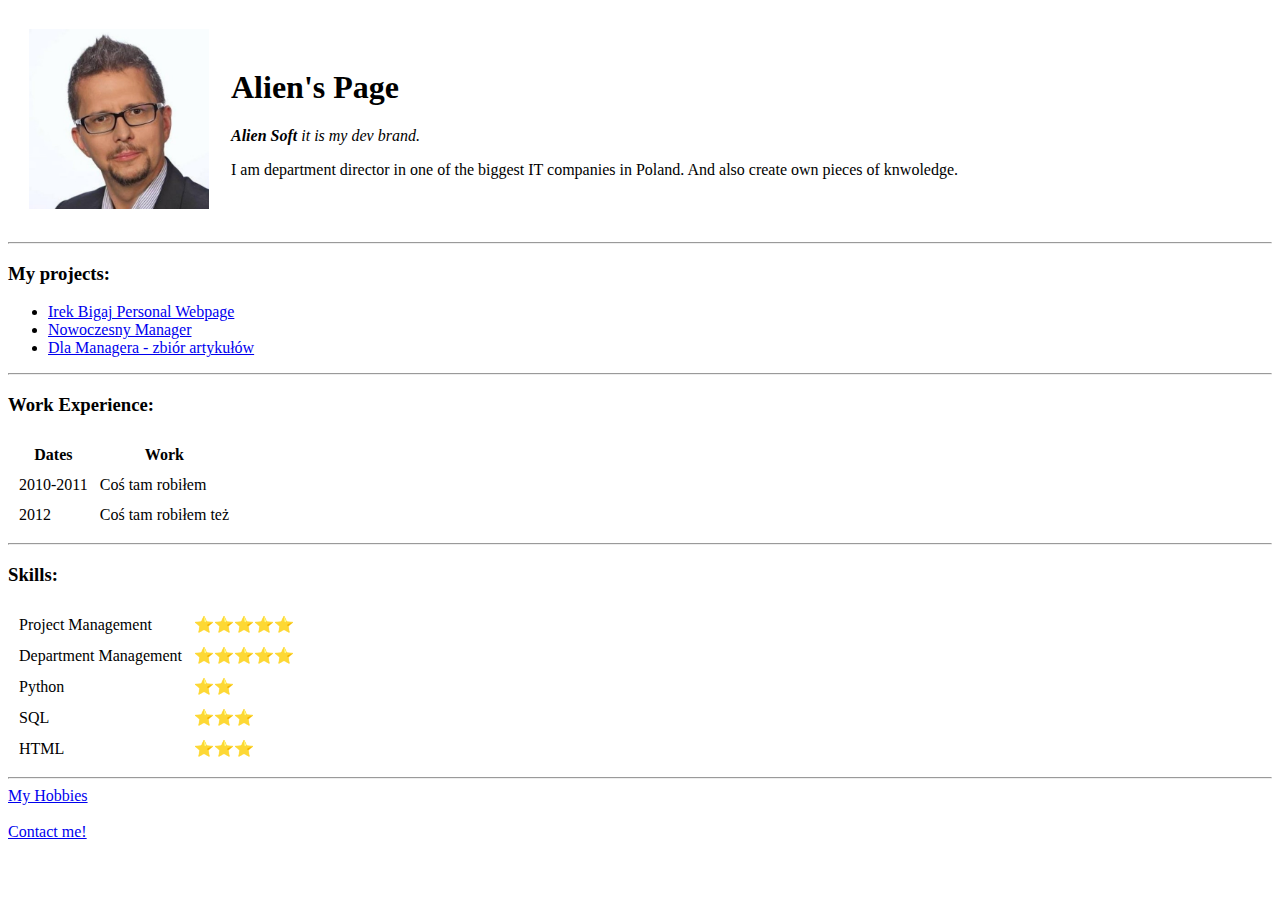
==== index.html @ 7fbeea6b "Initial CV website" ====
<!DOCTYPE html>
<html lang="en" dir="ltr">

<head>
  <meta charset="utf-8" name="author" content="Alien">
  <meta name="description" content="This is Alien Page">
  <title>👽 Alien's Page 👽</title>
</head>

<body>

  <table cellspacing="20">
    <tr>
      <td>
        <img src="irek.jpeg" alt="Irek Bigaj" width="180" height="180">
      </td>
      <td>
        <h1>Alien's Page</h1>

        <p><em><strong>Alien Soft</strong> it is my dev brand.</em></p>
        <!-- em is for emphasis - it's better then using i sing for italic -->
        <!-- strong user rather than b for bold -->
        <p>I am department director in one of the biggest IT companies in Poland.
          And also create own pieces of knwoledge.</p>
      </td>
    </tr>
  </table>



  <hr>
  <h3>My projects:</h3>
  <ul>
    <li><a href="https://irekbigaj.pl">Irek Bigaj Personal Webpage</a></li>
    <li><a href="https://nowoczesnymanager.pl">Nowoczesny Manager</a></li>
    <li><a href="https://dlamanagera.pl">Dla Managera - zbiór artykułów</a></li>
  </ul>
  <hr>
  <h3>Work Experience:</h3>
  <table cellspacing="10">
    <thead>
      <tr>
        <th>Dates</th>
        <th>Work</th>
      </tr>
    </thead>
    <tr>
      <td>2010-2011</td>
      <td>Coś tam robiłem</td>
    </tr>
    <tr>
      <td>2012</td>
      <td>Coś tam robiłem też</td>
    </tr>
  </table>

<hr>

  <h3>Skills:</h3>

  <table cellspacing="10">
    <tr>
      <td>Project Management</td>
      <td>⭐⭐⭐⭐⭐</td>
    </tr>
    <tr>
      <td>Department Management</td>
      <td>⭐⭐⭐⭐⭐</td>
    </tr>
    <tr>
      <td>Python</td>
      <td>⭐⭐</td>
    </tr>
    <tr>
      <td>SQL</td>
      <td>⭐⭐⭐</td>
    </tr>
    <tr>
      <td>HTML</td>
      <td>⭐⭐⭐</td>
    </tr>
  </table>
  </td>
  </tr>
  </table>


  <hr>
  <a href="hobbies.html">My Hobbies</a>
  <br><br>
  <a href="contact.html">Contact me!</a>


</body>

</html>
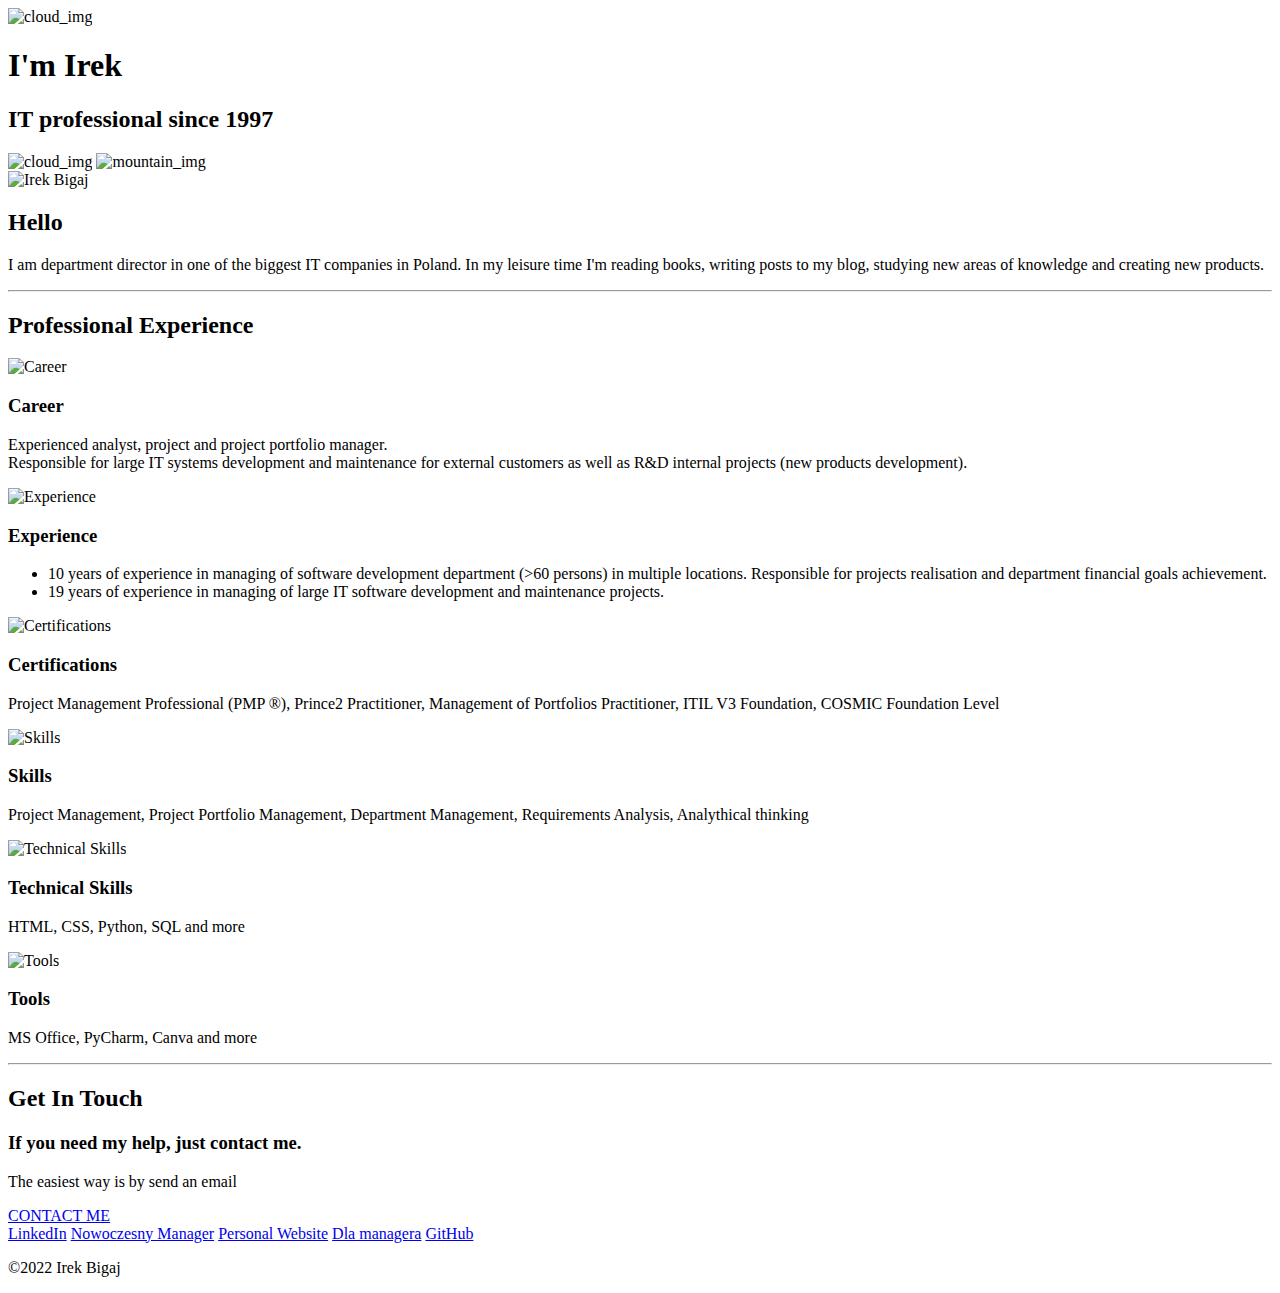
==== commit c75b25d6: "New version" ====
--- a/index.html
+++ b/index.html
@@ -2,94 +2,117 @@
 <html lang="en" dir="ltr">
 
 <head>
-  <meta charset="utf-8" name="author" content="Alien">
-  <meta name="description" content="This is Alien Page">
-  <title>👽 Alien's Page 👽</title>
+  <meta charset="utf-8">
+  <title>Irek Bigaj</title>
+  <link rel="stylesheet" href="css/styles.css">
+  <link rel="icon" href="favicon.ico">
+  <link rel="preconnect" href="https://fonts.googleapis.com">
+  <link rel="preconnect" href="https://fonts.gstatic.com" crossorigin>
+  <link href="https://fonts.googleapis.com/css2?family=Gochi+Hand&family=Merriweather+Sans&family=Montserrat&family=Sacramento&display=swap" rel="stylesheet">
 </head>
 
 <body>
+  <div class="top-container">
+    <img class="top_cloud" src="images\cloud.png" alt="cloud_img">
+    <h1>I'm Irek</h1>
+    <h2>IT professional since <span class="pro">1997</span></h2>
+    <img class="bottom_cloud" src="images\cloud.png" alt="cloud_img">
+    <img src="images\mountain.png" alt="mountain_img">
+  </div>
 
-  <table cellspacing="20">
-    <tr>
-      <td>
-        <img src="irek.jpeg" alt="Irek Bigaj" width="180" height="180">
-      </td>
-      <td>
-        <h1>Alien's Page</h1>
+  <div class="middle-container">
+    <div class="profile">
+      <img class="me" src="images/irekb.png" alt="Irek Bigaj">
+      <h2>Hello</h2>
+      <p class="who_i_am">I am department director in one of the biggest IT companies in Poland.
+        In my leisure time I'm reading books, writing posts to my blog, studying new areas of knowledge and creating new products.</p>
+    </div>
+    <hr>
+    <div class="skills">
+      <h2 class="my_skills_heading">Professional Experience</h2>
+      <div class="skill-row">
+        <img class="skill1_img" src="images/cv_career.jpg" alt="Career">
+        <h3>Career</h3>
+        <p>Experienced analyst, project and project portfolio manager.<br>
+          Responsible for large IT systems development and maintenance for external customers as well
+          as R&D internal projects (new products development).</p>
+      </div>
+      <div class="skill-row">
+        <img class="skill2_img" src="images/cv_exp.jpg" alt="Experience">
+        <h3>Experience</h3>
+        <p>
+        <ul>
+          <li>10 years of experience in managing of software development department (>60 persons) in multiple locations. Responsible for projects realisation and department financial goals achievement.
+          <li>19 years of experience in managing of large IT software development and maintenance projects.
+        </ul>
+        </p>
+      </div>
+      <div class="skill-row">
+        <img class="skill1_img" src="images/cv_certs.jpg" alt="Certifications">
 
-        <p><em><strong>Alien Soft</strong> it is my dev brand.</em></p>
-        <!-- em is for emphasis - it's better then using i sing for italic -->
-        <!-- strong user rather than b for bold -->
-        <p>I am department director in one of the biggest IT companies in Poland.
-          And also create own pieces of knwoledge.</p>
-      </td>
-    </tr>
-  </table>
+        <h3>Certifications</h3>
+        <p>
+          Project Management Professional (PMP ®),
+          Prince2 Practitioner,
+          Management of Portfolios Practitioner,
+          ITIL V3 Foundation,
+          COSMIC Foundation Level
+
+        </p>
+      </div>
+      <div class="skill-row">
+        <img class="skill2_img" src="images/cv_skills.jpg" alt="Skills">
+
+        <h3>Skills</h3>
+        <p>
+          Project Management,
+          Project Portfolio Management,
+          Department Management,
+          Requirements Analysis,
+          Analythical thinking
+        </p>
+      </div>
+
+      <div class="skill-row">
+        <img class="skill1_img" src="images/cv_technic.jpg" alt="Technical Skills">
+        <h3>Technical Skills</h3>
+        <p>
+          HTML,
+          CSS,
+          Python,
+          SQL
+          and more
+        </ul>
+        </p>
+      </div>
+
+      <div class="skill-row">
+        <img class="skill2_img" src="images/cv_tools.jpg" alt="Tools">
+        <h3>Tools</h3>
+        <p>
+        MS Office, PyCharm, Canva and more
+        </p>
+      </div>
+
+    </div>
+    <hr>
+    <div class="contact-me">
+      <h2 class="get_in_touch_heading">Get In Touch</h2>
+      <h3>If you need my help, just contact me.</h3>
+      <p class="contact_msg">The easiest way is by send an email</p>
+      <a class="btn" href="mailto:irek@nowoczesnymanager.pl">CONTACT ME</a>
+    </div>
+  </div>
 
 
-
-  <hr>
-  <h3>My projects:</h3>
-  <ul>
-    <li><a href="https://irekbigaj.pl">Irek Bigaj Personal Webpage</a></li>
-    <li><a href="https://nowoczesnymanager.pl">Nowoczesny Manager</a></li>
-    <li><a href="https://dlamanagera.pl">Dla Managera - zbiór artykułów</a></li>
-  </ul>
-  <hr>
-  <h3>Work Experience:</h3>
-  <table cellspacing="10">
-    <thead>
-      <tr>
-        <th>Dates</th>
-        <th>Work</th>
-      </tr>
-    </thead>
-    <tr>
-      <td>2010-2011</td>
-      <td>Coś tam robiłem</td>
-    </tr>
-    <tr>
-      <td>2012</td>
-      <td>Coś tam robiłem też</td>
-    </tr>
-  </table>
-
-<hr>
-
-  <h3>Skills:</h3>
-
-  <table cellspacing="10">
-    <tr>
-      <td>Project Management</td>
-      <td>⭐⭐⭐⭐⭐</td>
-    </tr>
-    <tr>
-      <td>Department Management</td>
-      <td>⭐⭐⭐⭐⭐</td>
-    </tr>
-    <tr>
-      <td>Python</td>
-      <td>⭐⭐</td>
-    </tr>
-    <tr>
-      <td>SQL</td>
-      <td>⭐⭐⭐</td>
-    </tr>
-    <tr>
-      <td>HTML</td>
-      <td>⭐⭐⭐</td>
-    </tr>
-  </table>
-  </td>
-  </tr>
-  </table>
-
-
-  <hr>
-  <a href="hobbies.html">My Hobbies</a>
-  <br><br>
-  <a href="contact.html">Contact me!</a>
-
+  <div class="bottom-container">
+    <a class="footer-link" href="https://linkedin.com/in/ireneuszbigaj">LinkedIn</a>
+    <a class="footer-link" href="https://nowoczesnymanager.pl/">Nowoczesny Manager</a>
+    <a class="footer-link" href="https://irekbigaj.pl/">Personal Website</a>
+    <a class="footer-link" href="https://dlamanagera.pl/">Dla managera</a>
+    <a class="footer-link" href="https://github.com/IrekBigaj">GitHub</a>
+    <p class="footage">©2022 Irek Bigaj</p>
+  </div>
 
 </body>
 
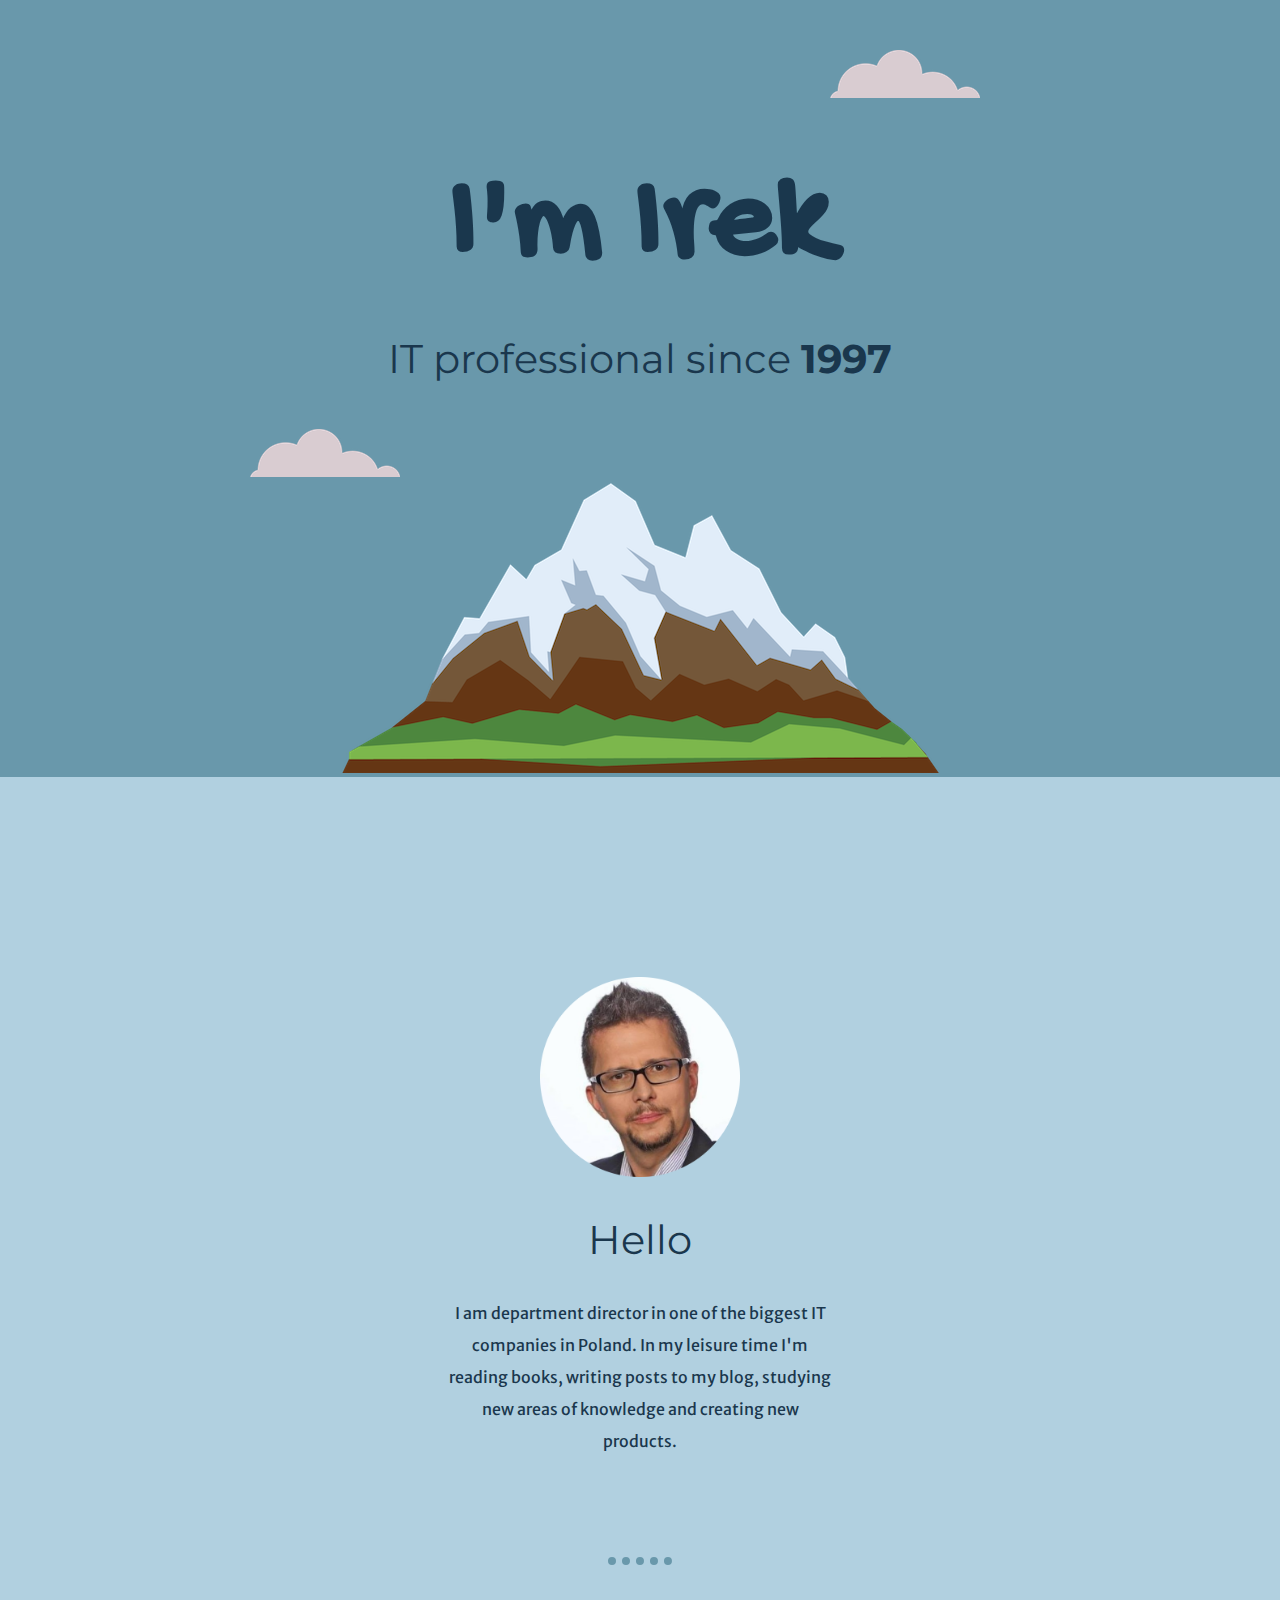
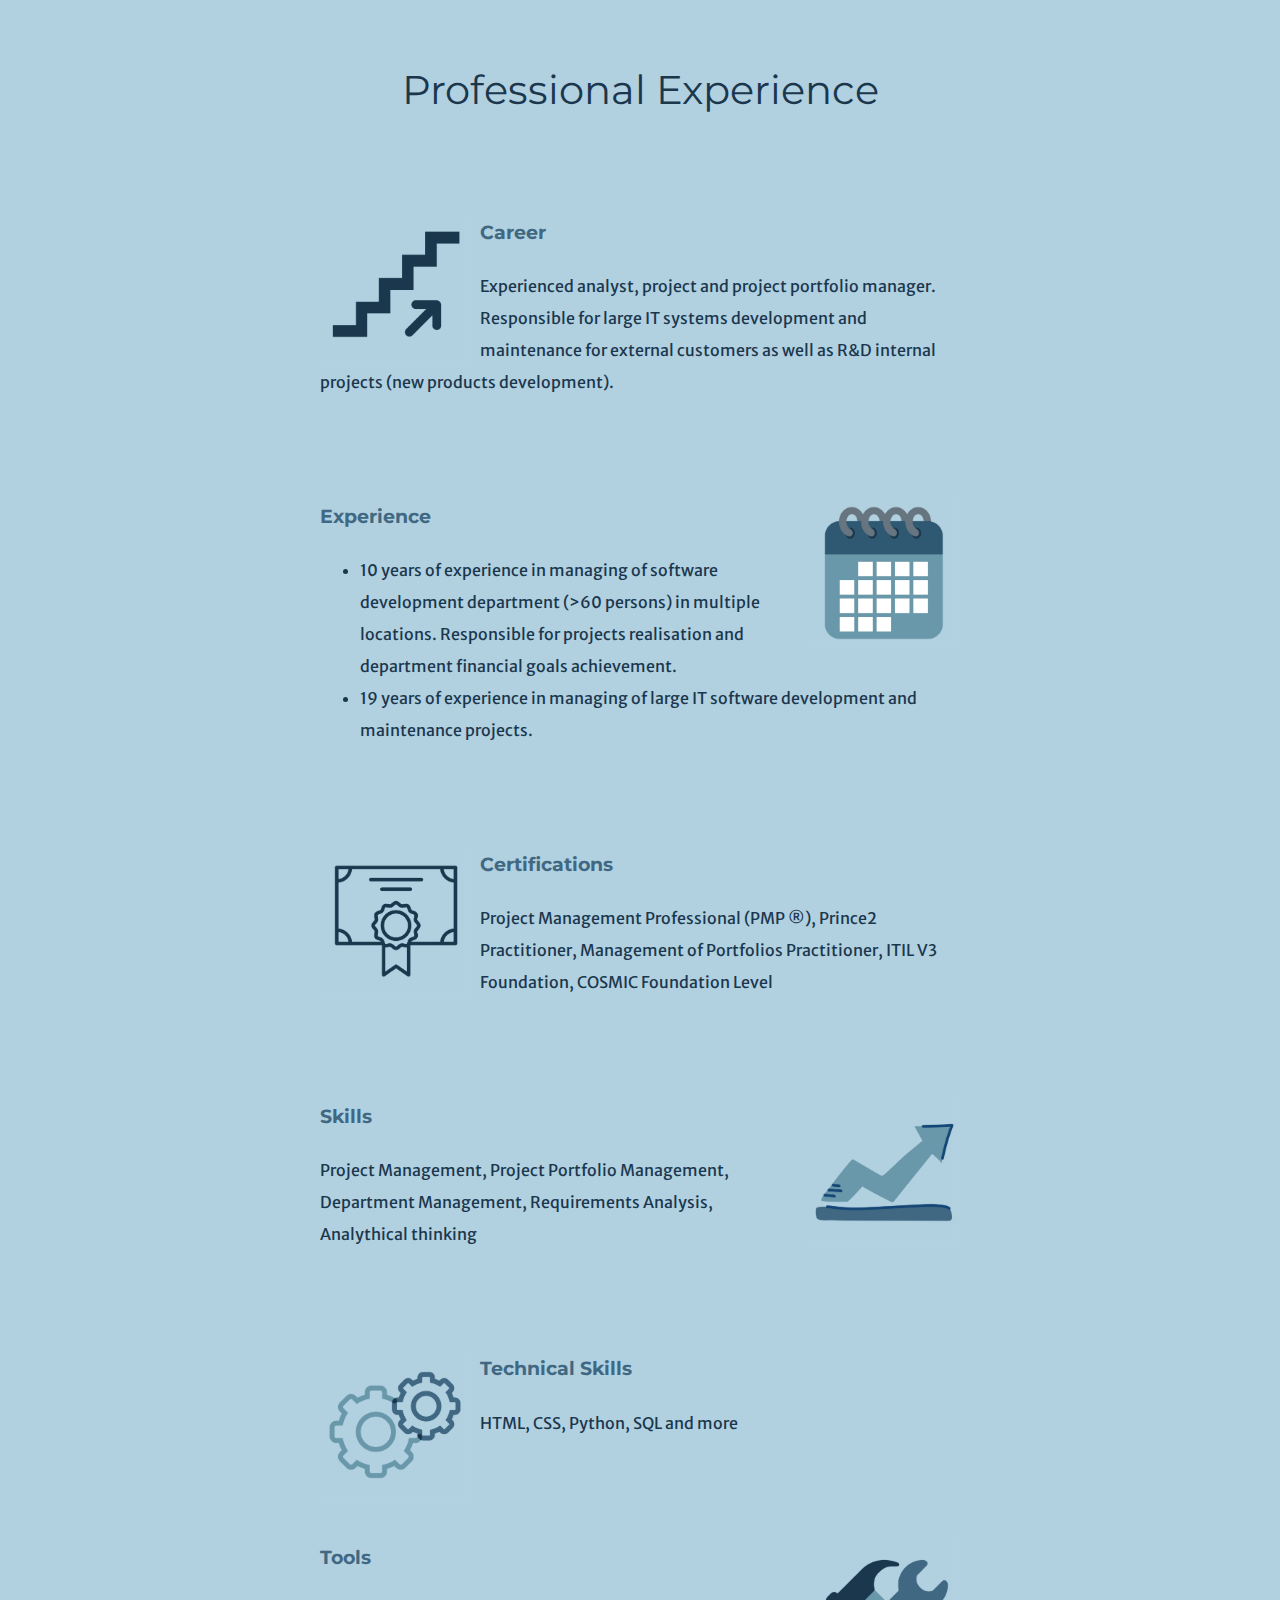
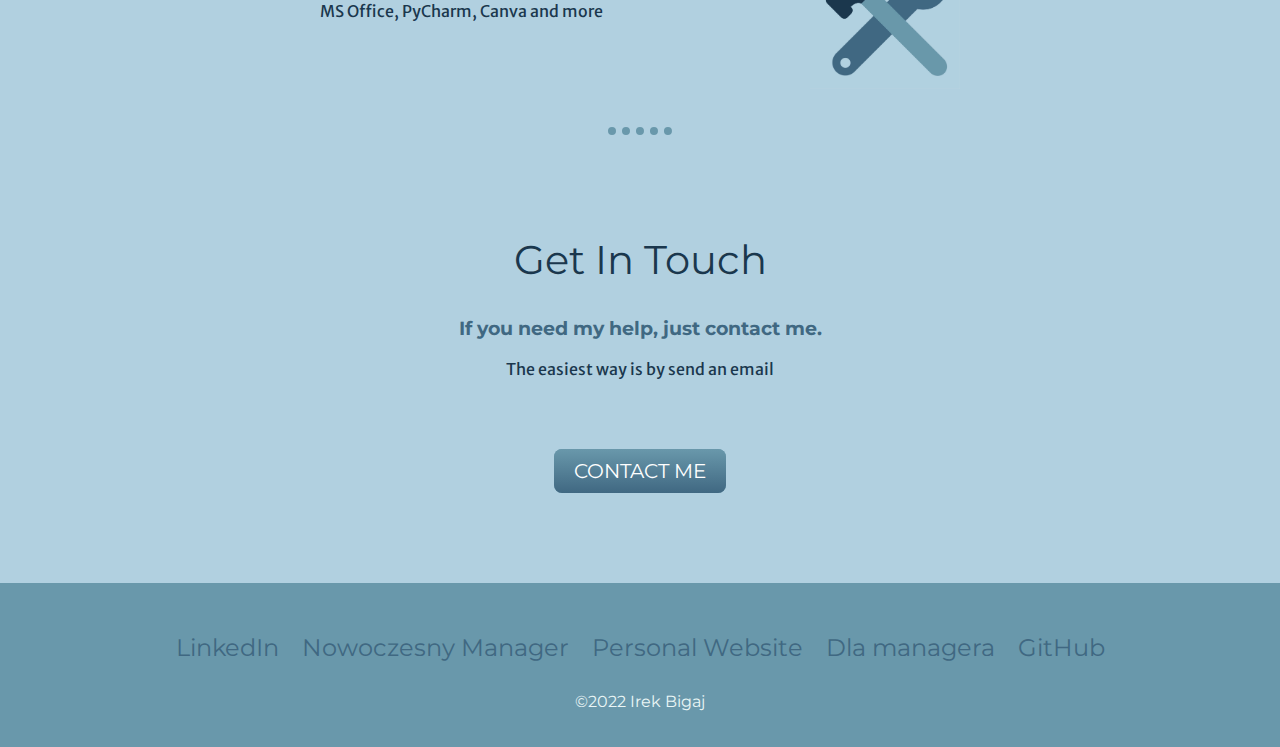
==== commit dd2817cd: "small changes" ====
--- a/index.html
+++ b/index.html
@@ -31,14 +31,14 @@
     <div class="skills">
       <h2 class="my_skills_heading">Professional Experience</h2>
       <div class="skill-row">
-        <img class="skill1_img" src="images/cv_career.jpg" alt="Career">
+        <img class="skill1_img" src="images/CV_career.jpg" alt="Career">
         <h3>Career</h3>
         <p>Experienced analyst, project and project portfolio manager.<br>
           Responsible for large IT systems development and maintenance for external customers as well
           as R&D internal projects (new products development).</p>
       </div>
       <div class="skill-row">
-        <img class="skill2_img" src="images/cv_exp.jpg" alt="Experience">
+        <img class="skill2_img" src="images/CV_exp.jpg" alt="Experience">
         <h3>Experience</h3>
         <p>
         <ul>
@@ -48,7 +48,7 @@
         </p>
       </div>
       <div class="skill-row">
-        <img class="skill1_img" src="images/cv_certs.jpg" alt="Certifications">
+        <img class="skill1_img" src="images/CV_certs.jpg" alt="Certifications">
 
         <h3>Certifications</h3>
         <p>
@@ -61,7 +61,7 @@
         </p>
       </div>
       <div class="skill-row">
-        <img class="skill2_img" src="images/cv_skills.jpg" alt="Skills">
+        <img class="skill2_img" src="images/CV_skills.jpg" alt="Skills">
 
         <h3>Skills</h3>
         <p>
@@ -74,7 +74,7 @@
       </div>
 
       <div class="skill-row">
-        <img class="skill1_img" src="images/cv_technic.jpg" alt="Technical Skills">
+        <img class="skill1_img" src="images/CV_technic.jpg" alt="Technical Skills">
         <h3>Technical Skills</h3>
         <p>
           HTML,
@@ -87,7 +87,7 @@
       </div>
 
       <div class="skill-row">
-        <img class="skill2_img" src="images/cv_tools.jpg" alt="Tools">
+        <img class="skill2_img" src="images/CV_tools.jpg" alt="Tools">
         <h3>Tools</h3>
         <p>
         MS Office, PyCharm, Canva and more
--- a/css/styles.css
+++ b/css/styles.css
@@ -0,0 +1,173 @@
+/************* TAG SELECTORS **************/
+
+a {
+  color: #406882;
+  margin-left: 10px;
+  margin-right: 10px;
+  text-decoration: none;
+}
+
+a:hover {
+  color: #1A374D;
+}
+
+body {
+  margin: 0;
+  text-align: center;
+  font-family: 'Merriweather Sans', sans-serif;
+  color: #1A374D;
+}
+
+h1 {
+  color: #1A374D;
+  font-family: 'Gochi Hand', cursive;
+  font-size: 8rem;
+  margin: 50px auto 0 auto;
+}
+
+h2 {
+  color: #1A374D;
+  font-family: 'Montserrat', sans-serif;
+  font-size: 2.5rem;
+  font-weight: normal;
+}
+
+h3 {
+  color: #406882;
+  font-family: 'Montserrat', sans-serif;
+}
+
+hr {
+  border-width: 8px;
+  border-color: #6998AB;
+  border-style: none;
+  border-top-style: dotted;
+  width: 5%;
+  margin: 40px auto 40px auto;
+}
+
+/************* CLASS SELECTORS **************/
+
+.footer-link {
+  font-size: 1.5rem;
+  font-family: 'Montserrat', sans-serif;
+}
+
+.me {
+  height: 200px;
+  width: 200px;
+  background-color: #B1D0E0;
+  margin: 100px auto 0 auto;
+}
+
+.top-container {
+  background-color: #6998AB;
+  position: relative;
+  padding-top: 100px;
+}
+
+.middle-container {
+  background-color: #B1D0E0;
+  padding-top: 100px;
+  position: relative;
+  padding-bottom: 100px;
+}
+
+.bottom-container {
+  background-color: #6998AB;
+  padding-top: 50px;
+  padding-bottom: 20px;
+  position: relative;
+}
+
+.pro {
+  font-weight: bold;
+}
+
+.top_cloud {
+  position: absolute;
+  right: 300px;
+  top: 50px;
+}
+
+.bottom_cloud {
+  position: absolute;
+  left: 250px;
+  bottom: 300px;
+}
+
+.skill-row {
+  width: 50%;
+  margin: 100px auto 100px auto;
+  text-align: left;
+  line-height: 2;
+}
+
+.skill1_img {
+  width: 150px;
+  float: left;
+  margin-right: 10px;
+}
+
+.skill2_img {
+  width: 150px;
+  float: right;
+  margin-left: 10px;
+}
+
+
+
+.btn {
+  background: #6998AB;
+  background-image: -webkit-linear-gradient(top, #6998AB, #406882);
+  background-image: -moz-linear-gradient(top, #6998AB, #406882);
+  background-image: -ms-linear-gradient(top, #6998AB, #406882);
+  background-image: -o-linear-gradient(top, #6998AB, #406882);
+  background-image: linear-gradient(to bottom, #6998AB, #406882);
+  -webkit-border-radius: 8;
+  -moz-border-radius: 8;
+  border-radius: 8px;
+  font-family: 'Montserrat', sans-serif;
+  color: #ffffff;
+  font-size: 20px;
+  padding: 10px 20px 10px 20px;
+  text-decoration: none;
+}
+
+.btn:hover {
+  background: #6998AB;
+  background-image: -webkit-linear-gradient(top, #6998AB, #B1D0E0);
+  background-image: -moz-linear-gradient(top, #6998AB, #B1D0E0);
+  background-image: -ms-linear-gradient(top, #6998AB, #B1D0E0);
+  background-image: -o-linear-gradient(top, #6998AB, #B1D0E0);
+  background-image: linear-gradient(to bottom, #6998AB, #B1D0E0);
+  text-decoration: none;
+}
+
+.contact-me {
+  margin-top: 50px;
+}
+
+.who_i_am {
+  width: 30%;
+  margin: 0 auto 100px auto;
+  line-height: 2;
+}
+
+.my_skills_heading {
+  margin-top: 100px;
+}
+
+.get_in_touch_heading {
+  margin-top: 100px;
+}
+
+.footage {
+  color: #EAF6F6;
+  margin-top: 30px;
+  font-family: 'Montserrat', sans-serif;
+}
+
+.contact_msg {
+  margin-bottom: 80px;
+}
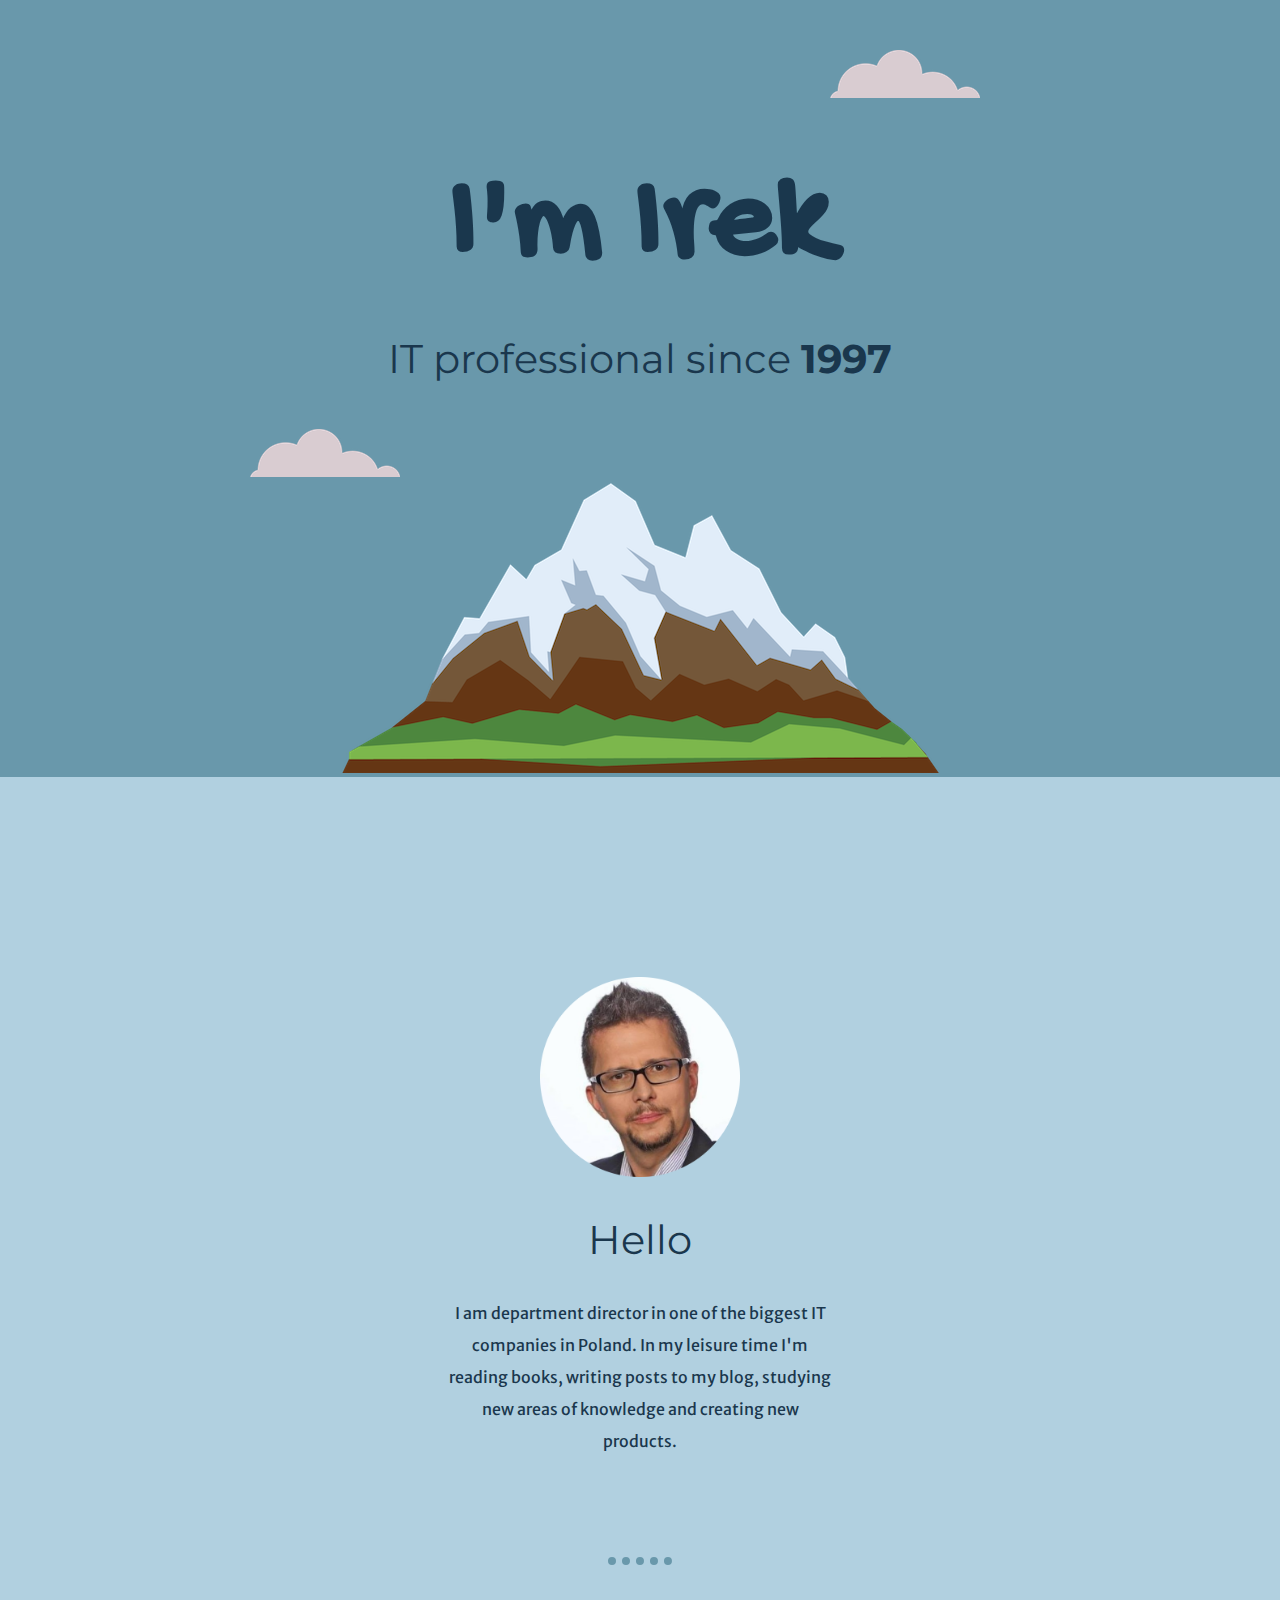
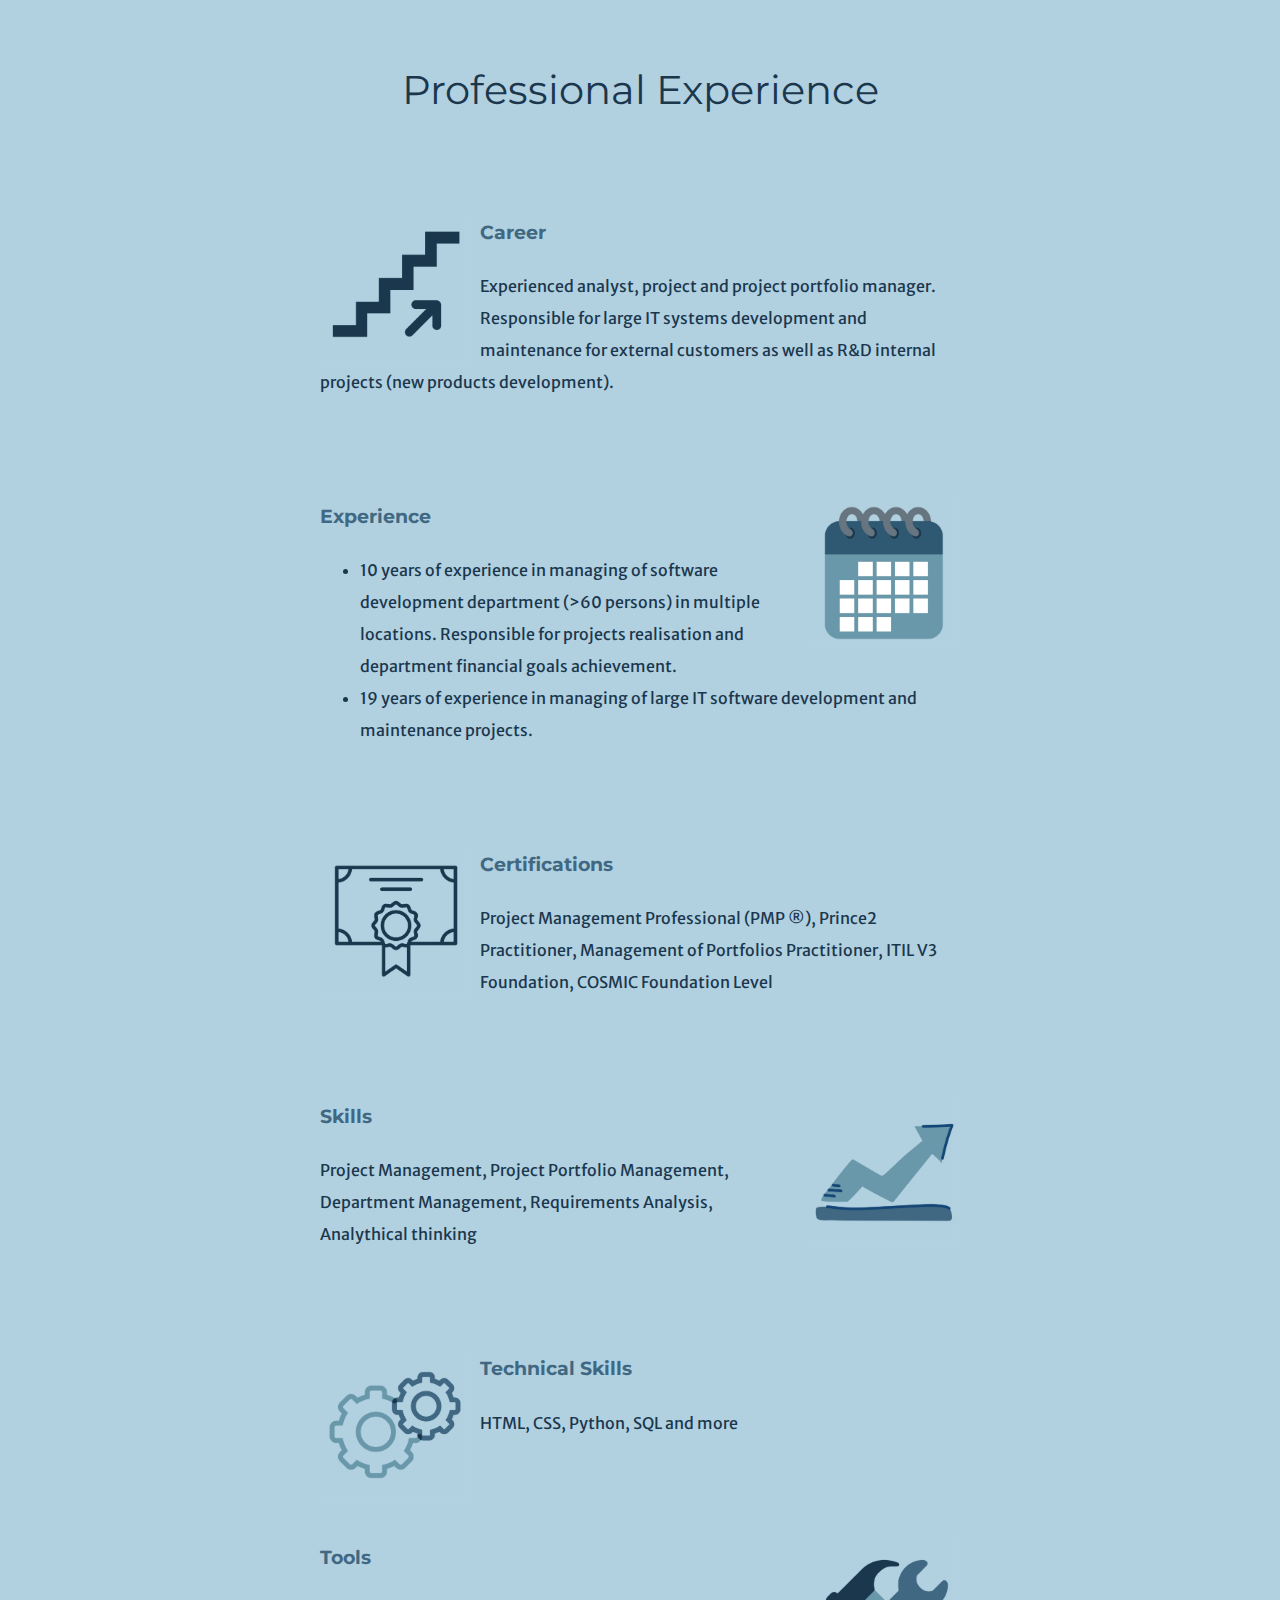
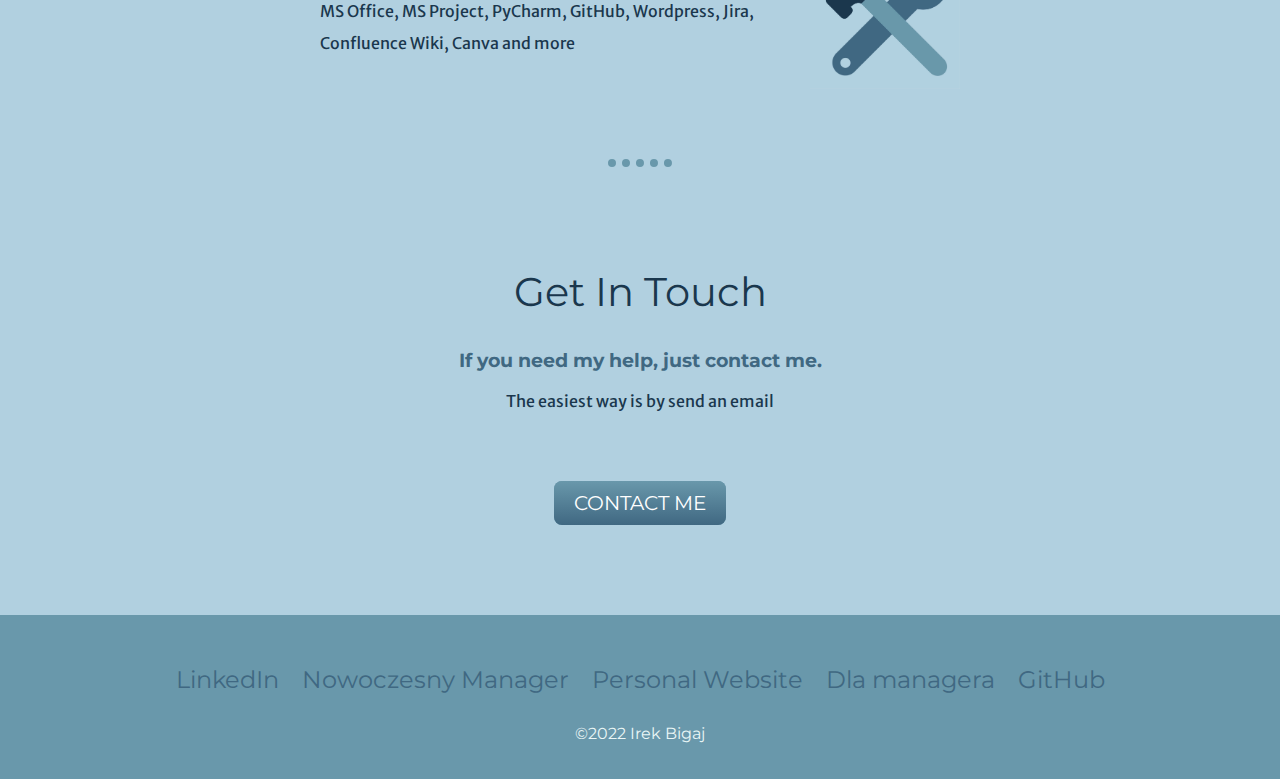
==== commit 4fdec2bd: "add tools" ====
--- a/index.html
+++ b/index.html
@@ -5,7 +5,7 @@
   <meta charset="utf-8">
   <title>Irek Bigaj</title>
   <link rel="stylesheet" href="css/styles.css">
-  <link rel="icon" href="favicon.ico">
+  <link rel="shortcut icon" type="image/x-icon" href="favicon.ico">
   <link rel="preconnect" href="https://fonts.googleapis.com">
   <link rel="preconnect" href="https://fonts.gstatic.com" crossorigin>
   <link href="https://fonts.googleapis.com/css2?family=Gochi+Hand&family=Merriweather+Sans&family=Montserrat&family=Sacramento&display=swap" rel="stylesheet">
@@ -90,7 +90,7 @@
         <img class="skill2_img" src="images/CV_tools.jpg" alt="Tools">
         <h3>Tools</h3>
         <p>
-        MS Office, PyCharm, Canva and more
+        MS Office, MS Project, PyCharm, GitHub, Wordpress, Jira, Confluence Wiki, Canva and more
         </p>
       </div>
 
